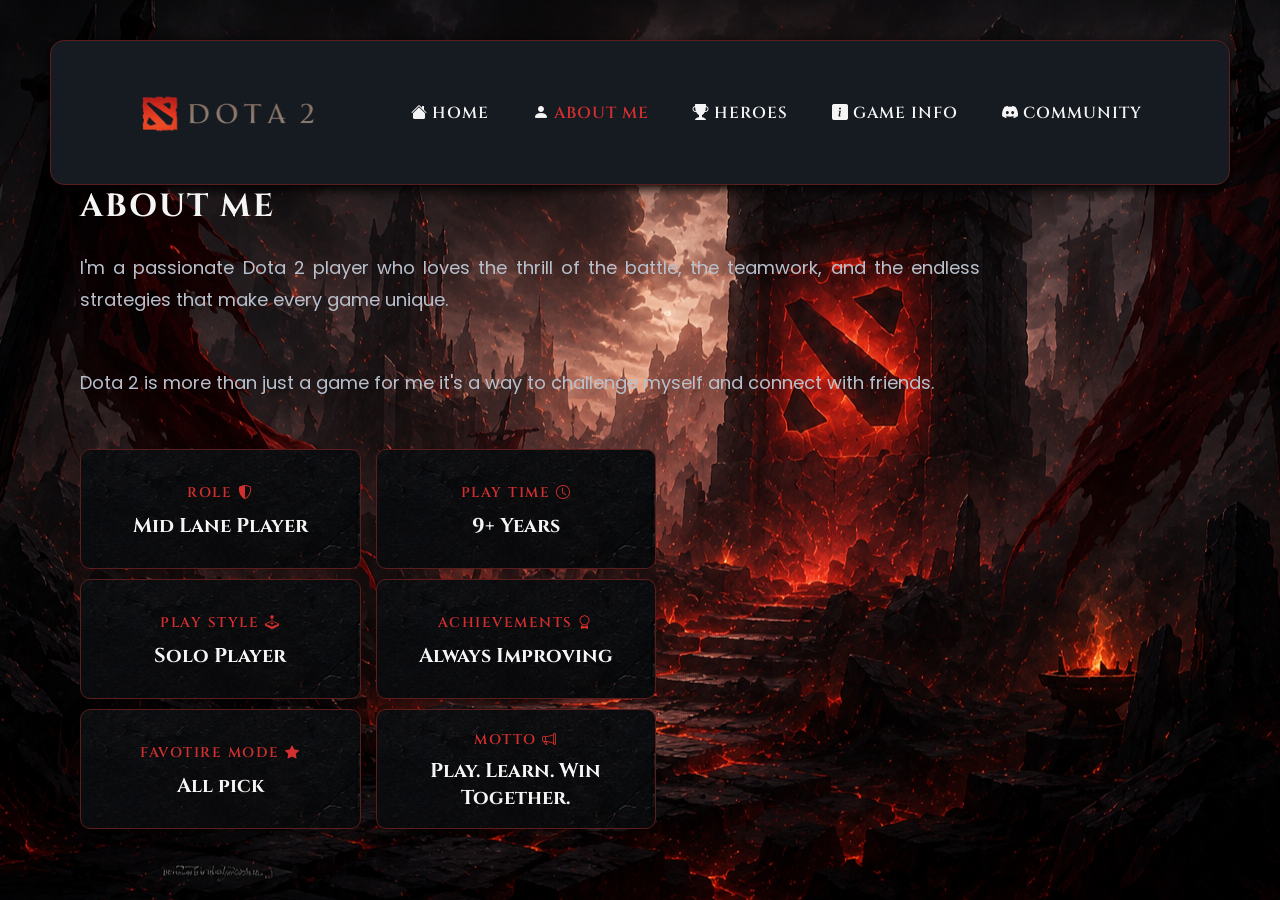
==== views/about-me.html @ 8eb8cdd8 "Finish product of about me section" ====
<!DOCTYPE html>
<html lang="en">
<head>
    <meta charset="UTF-8">
    <meta name="viewport" content="width=device-width, initial-scale=1.0">
    <title>ABOUT ME</title>
    <link href="https://fonts.googleapis.com/css2?family=Poppins:ital,wght@0,100;0,200;0,300;0,400;0,500;0,600;0,700;0,800;0,900;1,100;1,200;1,300;1,400;1,500;1,600;1,700;1,800;1,900&display=swap" rel="stylesheet">
    <link href="https://fonts.googleapis.com/css2?family=Cinzel:wght@400..900&family=Inter:ital,opsz,wght@0,14..32,100..900;1,14..32,100..900&display=swap" rel="stylesheet">
    <link rel="stylesheet" href="/css/about-me.css">
    <link rel="stylesheet" href="https://cdn.jsdelivr.net/npm/bootstrap-icons@1.13.1/font/bootstrap-icons.min.css">
<body>
    <header>
        <div class="aboutme-logo"><img src="/assets/aboutme-images/dota2-logo-tips-removebg-preview.png" alt=""></div>

        <div class="navigations">
            <nav>
                <div class="items-nav">
                    <i class="bi bi-house-fill"></i><a href="/index.html">HOME</a>
                    <i class="bi bi-person-fill"></i><a class="active" href="/views/about-me.html">ABOUT ME</a>
                    <i class="bi bi-trophy-fill"></i><a href="/views/heroes.html">HEROES</a>
                    <i class="bi bi-info-square-fill"></i><a href="/views/game-info.html">GAME INFO</a>
                    <i class="bi-discord"></i><a href="/views/community.html">COMMUNITY</a>
                </div>
            </nav>
        </div>
    </header>

    <main>
        <div class="title"><h1>ABOUT ME</h1></div>

        <div class="aboutme-details">
            <p class="p2">I'm a passionate Dota 2 player who loves the thrill of the battle, the teamwork, and the endless strategies that make every game unique.</p>

            <p>Dota 2 is more than just a game for me it's a way to challenge myself and connect with friends.</p>
        </div>

        <div class="info-box">
            <div class="role">
                <div class="role-details">
                    <h2>ROLE <i class="bi bi-shield-shaded"></i></h2>
                    <p>Mid Lane Player</p>
                </div>
            </div>

            <div class="play-style">
                <div class="playstyle-details">
                    <h2>PLAY STYLE <i class="bi bi-joystick"></i></h2>
                    <p>Solo Player</p>
                </div>
            </div>

            <div class="favorite-mode">
                <div class="favorite-mode-details">
                    <h2>FAVOTIRE MODE <i class="bi bi-star-fill"></i></h2>
                    <p>All pick</p>
                </div>
            </div>

            <div class="play-time">
                <div class="role-details">
                    <h2>PLAY TIME <i class="bi bi-clock"></i></h2>
                    <p>9+ Years</p>
                </div>
            </div>

            <div class="achievements">
                <div class="achievements-details">
                    <h2>ACHIEVEMENTS <i class="bi bi-award text-success"></i></h2>
                    <p>Always Improving</p>
                </div>
            </div>

            <div class="motto">
                <div class="motto-details">
                    <h2>MOTTO <i class="bi bi-megaphone text-danger"></i></h2>
                    <p>Play. Learn. Win Together.</p>
                </div>
            </div>
        </div>
    </main>

    <footer>

    </footer>
</body>
</html>
---- css/about-me.css ----
*{
    box-sizing: border-box;
    padding: 0;
    margin: 0;
}
body{
    width: 100%;
    max-width: 1280px;
    margin: 40px auto;
    /* padding-top: 60px; */
    /* padding-bottom: 60px; */
    padding-left: 50px;
    padding-right: 50px;
    border-radius: 14px;
    background-image: url(/assets/aboutme-images/about-me-background.png);
    background-position: center;
    background-repeat: no-repeat;
    background-color: rgba(22,27,34,.88);
}
header{
    width: 100%;
    max-width: 1280px;
    margin: auto;
    display: flex;
    align-items: center;
    justify-content: space-around;
    height: 145px;
    padding-left: 40px;
    padding-left: 40px;
    background-color: #161B22;
    border-radius: 14px;
    border: solid 1px #5A1E1E;
    box-shadow: 0px 4px 12px;
}

header .aboutme-logo img{
    width: 180px;
    height: auto;
}
header nav a{
    text-decoration: none;
    display: inline;
    margin-right: 40px;
    color: #f5f5f5;
    font-family: "Cinzel", serif;
    font-size: 16px;
    font-weight: 600;
    letter-spacing: 1px ;   

}

header nav i{
    color: #f5f5f5;
    margin-right: 5px;
    font-size: 16px;
}
header nav a:hover{
    color: #D32F2F;
}

header nav .active{
    color: #D32F2F;
}  

main{
    width: 100%;
    max-width: 1280px;
    /* padding-top: 60px;
    padding-bottom: 10px; */
    padding-left: 30px;
    padding-right: 30px;
}

main .title h1{
    font-size: 46ppx;
    font-weight: 700;
    letter-spacing: 2px;
    margin-bottom: 24px;
    color: #f5f5f5;
    font-family: "Cinzel", serif;
}

main .aboutme-details .p2{
    width: 100%;
    max-width: 900px;
    font-family: "Poppins", sans-serif;
    font-weight: 400;
    font-size: 18px;
    line-height: 1.8;
    text-align: justify;
    color: #B8C0CC;
    margin-bottom: 50px;
    
}

main .aboutme-details p{
    width: 100%;
    max-width: 900px;
    font-family: "Poppins", sans-serif;
    font-weight: 400;
    font-size: 18px;
    line-height: 1.8;
    text-align: justify;
    color: #B8C0CC;
    margin-bottom: 50px;
}

.info-box{
    height: auto;
    width: 100%;
    max-width: 576px;
    columns: 2;
    gap: 15px;
    height: 380px;
}

.info-box .role{
    width: 100%;
    height: 120px;
    border-radius: 10px;
    padding: 20px;
    border: solid 1px #5A1E1E;
    text-align: center;
    margin-bottom: 10px;
    background-image: url(/assets/aboutme-images/info-box-card-img.png);
    background-position: center;
    background-repeat: no-repeat;
}

.info-box .role .role-details h2{
    font-size: 14px;
    font-weight: 600;
    letter-spacing: 1.5px;
    color: #D32F2F;
    margin-top: 13px;
    margin-bottom: 10px;
    text-transform: Uppercase;
    font-family: "Cinzel", serif;
}

.info-box .role .role-details p{
    font-size: 20px;
    font-weight: 700;
    color: #f5f5f5;
    font-family: "Cinzel", serif;
}


.info-box .play-style{
    width: 100%;
    height: 120px;
    border-radius: 10px;
    padding: 20px;
    border: solid 1px #5A1E1E;
    text-align: center;
    margin-bottom: 10px;
    background-image: url(/assets/aboutme-images/info-box-card-img.png);
    background-position: center;
    background-repeat: no-repeat;
}

.info-box .play-style h2{
    font-size: 14px;
    font-weight: 600;
    letter-spacing: 1.5px;
    color: #D32F2F;
    margin-top: 13px;
    margin-bottom: 10px;
    text-transform: Uppercase;
    font-family: "Cinzel", serif;
}

.info-box .play-style p{
    font-size: 20px;
    font-weight: 700;
    color: #f5f5f5;
    font-family: "Cinzel", serif;
}


.info-box .favorite-mode{
    width: 100%;
    height: 120px;
    border-radius: 10px;
    padding: 20px;
    border: solid 1px #5A1E1E;
    text-align: center;
    margin-bottom: 10px;
    padding: 20px;
    background-image: url(/assets/aboutme-images/info-box-card-img.png);
    background-position: center;
    background-repeat: no-repeat;
}

.info-box .favorite-mode h2{
    font-size: 14px;
    font-weight: 600;
    letter-spacing: 1.5px;
    color: #D32F2F;
    margin-top: 13px;
    margin-bottom: 10px;
    text-transform: Uppercase;
    font-family: "Cinzel", serif;
}

.info-box .favorite-mode p{
    font-size: 20px;
    font-weight: 700;
    color: #f5f5f5;
    font-family: "Cinzel", serif;
}


.info-box .play-time{
    width: 100%;
    height: 120px;
    border-radius: 10px;
    padding: 20px;
    border: solid 1px #5A1E1E;
    text-align: center;
    margin-bottom: 10px;
    padding: 20px;
    background-image: url(/assets/aboutme-images/info-box-card-img.png);
    background-position: center;
    background-repeat: no-repeat;
}

.info-box .play-time h2{
    font-size: 14px;
    font-weight: 600;
    letter-spacing: 1.5px;
    color: #D32F2F;
    margin-top: 13px;
    margin-bottom: 10px;
    text-transform: Uppercase;
    font-family: "Cinzel", serif;
}

.info-box .play-time p{
    font-size: 20px;
    font-weight: 700;
    color: #f5f5f5;
    font-family: "Cinzel", serif;
}

.info-box .achievements{
    width: 100%;
    height: 120px;
    border-radius: 10px;
    padding: 20px;
    border: solid 1px #5A1E1E;
    text-align: center;
    margin-bottom: 10px;
    padding: 20px;
    background-image: url(/assets/aboutme-images/info-box-card-img.png);
    background-position: center;
    background-repeat: no-repeat;
}

.info-box .achievements h2{
    font-size: 14px;
    font-weight: 600;
    letter-spacing: 1.5px;
    color: #D32F2F;
    margin-top: 13px;
    margin-bottom: 10px;
    text-transform: Uppercase;
    font-family: "Cinzel", serif;
}

.info-box .achievements p{
    font-size: 20px;
    font-weight: 700;
    color: #f5f5f5;
    font-family: "Cinzel", serif;
}

.info-box .motto{
    width: 100%;
    height: 120px;
    border-radius: 10px;
    padding: 20px;
    border: solid 1px #5A1E1E;
    text-align: center;
    margin-bottom: 10px;
    padding: 20px;
    background-image: url(/assets/aboutme-images/info-box-card-img.png);
    background-position: center;
    background-repeat: no-repeat;
}

.info-box .motto h2{
    font-size: 14px;
    font-weight: 600;
    letter-spacing: 1.5px;
    color: #D32F2F;
    margin-bottom: 8px;
    text-transform: Uppercase;
    font-family: "Cinzel", serif;
}

.info-box .motto p{
    font-size: 20px;
    font-weight: 700;
    color: #f5f5f5;
    font-family: "Cinzel", serif;
}
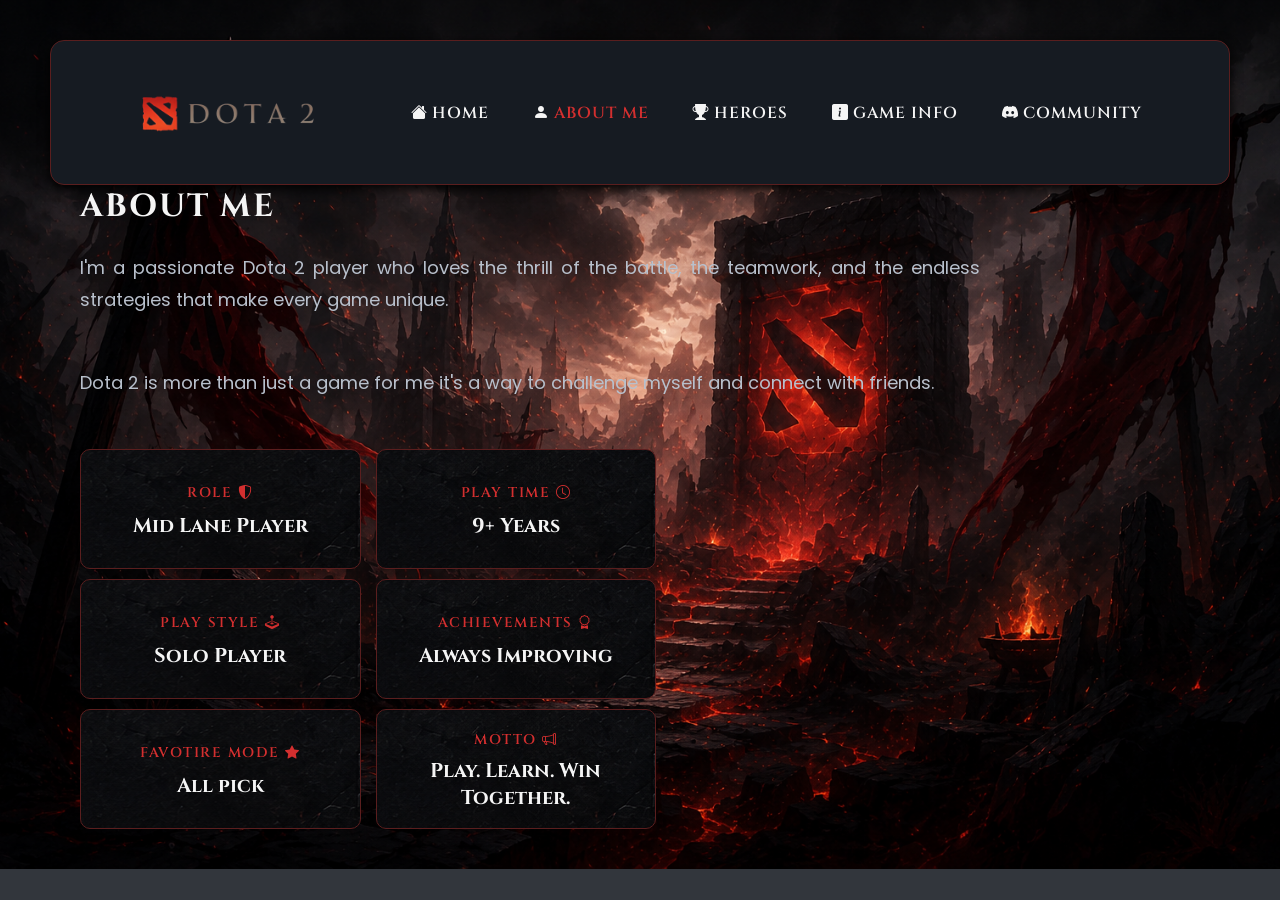
==== commit 806fedb5: "The full final GMP with no error" ====
--- a/views/about-me.html
+++ b/views/about-me.html
@@ -6,20 +6,20 @@
     <title>ABOUT ME</title>
     <link href="https://fonts.googleapis.com/css2?family=Poppins:ital,wght@0,100;0,200;0,300;0,400;0,500;0,600;0,700;0,800;0,900;1,100;1,200;1,300;1,400;1,500;1,600;1,700;1,800;1,900&display=swap" rel="stylesheet">
     <link href="https://fonts.googleapis.com/css2?family=Cinzel:wght@400..900&family=Inter:ital,opsz,wght@0,14..32,100..900;1,14..32,100..900&display=swap" rel="stylesheet">
-    <link rel="stylesheet" href="/css/about-me.css">
+    <link rel="stylesheet" href="../css/about-me.css">
     <link rel="stylesheet" href="https://cdn.jsdelivr.net/npm/bootstrap-icons@1.13.1/font/bootstrap-icons.min.css">
 <body>
     <header>
-        <div class="aboutme-logo"><img src="/assets/aboutme-images/dota2-logo-tips-removebg-preview.png" alt=""></div>
+        <div class="aboutme-logo"><img src="../assets/aboutme-images/dota2-logo-tips-removebg-preview.png" alt=""></div>
 
         <div class="navigations">
             <nav>
                 <div class="items-nav">
-                    <i class="bi bi-house-fill"></i><a href="/index.html">HOME</a>
-                    <i class="bi bi-person-fill"></i><a class="active" href="/views/about-me.html">ABOUT ME</a>
-                    <i class="bi bi-trophy-fill"></i><a href="/views/heroes.html">HEROES</a>
-                    <i class="bi bi-info-square-fill"></i><a href="/views/game-info.html">GAME INFO</a>
-                    <i class="bi-discord"></i><a href="/views/community.html">COMMUNITY</a>
+                    <i class="bi bi-house-fill"></i><a href="../index.html">HOME</a>
+                    <i class="bi bi-person-fill"></i><a class="active" href="about-me.html">ABOUT ME</a>
+                    <i class="bi bi-trophy-fill"></i><a href="heroes.html">HEROES</a>
+                    <i class="bi bi-info-square-fill"></i><a href="game-info.html">GAME INFO</a>
+                    <i class="bi-discord"></i><a href="community.html">COMMUNITY</a>
                 </div>
             </nav>
         </div>
--- a/css/about-me.css
+++ b/css/about-me.css
@@ -12,8 +12,9 @@
     padding-left: 50px;
     padding-right: 50px;
     border-radius: 14px;
-    background-image: url(/assets/aboutme-images/about-me-background.png);
-    background-position: center;
+    background-image: url(../assets/aboutme-images/about-me-background.png);
+    background-size: cover;
+    background-position: center center;
     background-repeat: no-repeat;
     background-color: rgba(22,27,34,.88);
 }
@@ -122,7 +123,7 @@
     border: solid 1px #5A1E1E;
     text-align: center;
     margin-bottom: 10px;
-    background-image: url(/assets/aboutme-images/info-box-card-img.png);
+    background-image: url(../assets/aboutme-images/info-box-card-img.png);
     background-position: center;
     background-repeat: no-repeat;
 }
@@ -154,7 +155,7 @@
     border: solid 1px #5A1E1E;
     text-align: center;
     margin-bottom: 10px;
-    background-image: url(/assets/aboutme-images/info-box-card-img.png);
+    background-image: url(../assets/aboutme-images/info-box-card-img.png);
     background-position: center;
     background-repeat: no-repeat;
 }
@@ -187,7 +188,7 @@
     text-align: center;
     margin-bottom: 10px;
     padding: 20px;
-    background-image: url(/assets/aboutme-images/info-box-card-img.png);
+    background-image: url(../assets/aboutme-images/info-box-card-img.png);
     background-position: center;
     background-repeat: no-repeat;
 }
@@ -220,7 +221,7 @@
     text-align: center;
     margin-bottom: 10px;
     padding: 20px;
-    background-image: url(/assets/aboutme-images/info-box-card-img.png);
+    background-image: url(../assets/aboutme-images/info-box-card-img.png);
     background-position: center;
     background-repeat: no-repeat;
 }
@@ -252,7 +253,7 @@
     text-align: center;
     margin-bottom: 10px;
     padding: 20px;
-    background-image: url(/assets/aboutme-images/info-box-card-img.png);
+    background-image: url(../assets/aboutme-images/info-box-card-img.png);
     background-position: center;
     background-repeat: no-repeat;
 }
@@ -284,7 +285,7 @@
     text-align: center;
     margin-bottom: 10px;
     padding: 20px;
-    background-image: url(/assets/aboutme-images/info-box-card-img.png);
+    background-image: url(../assets/aboutme-images/info-box-card-img.png);
     background-position: center;
     background-repeat: no-repeat;
 }
